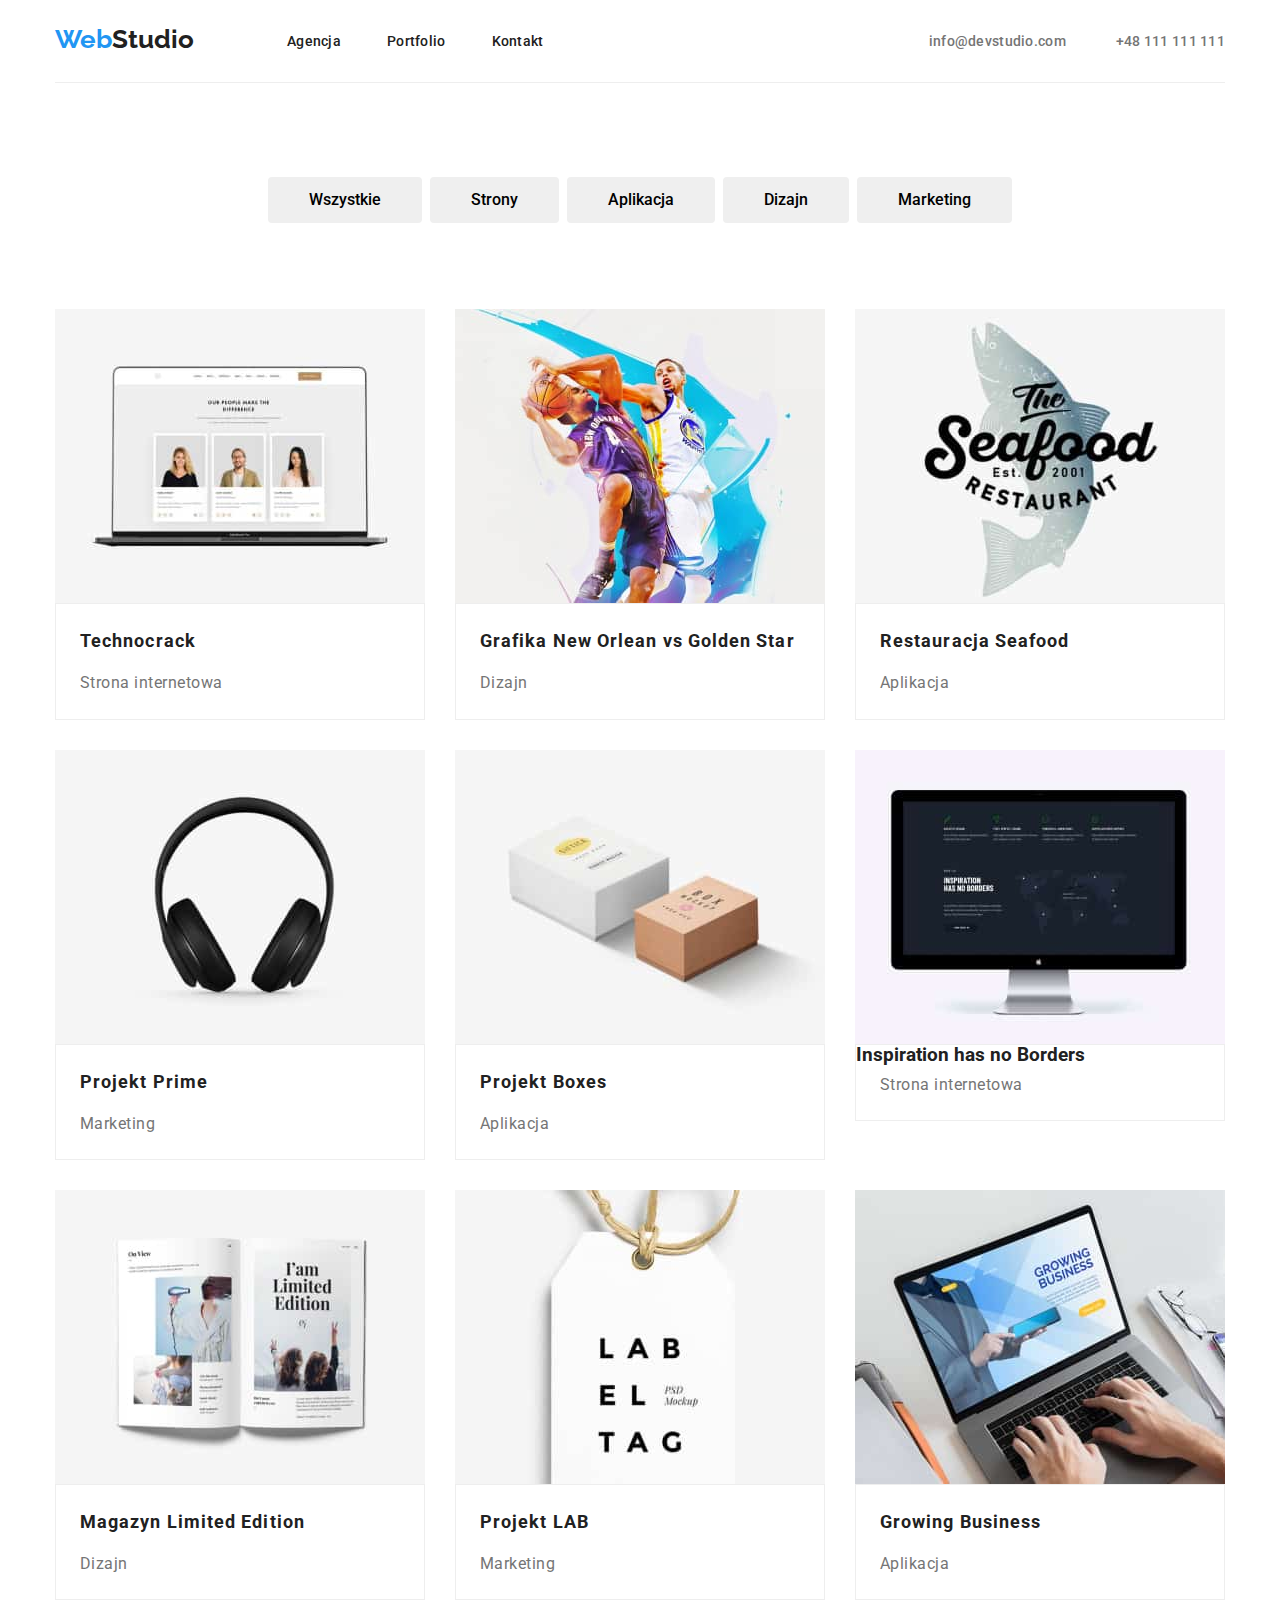
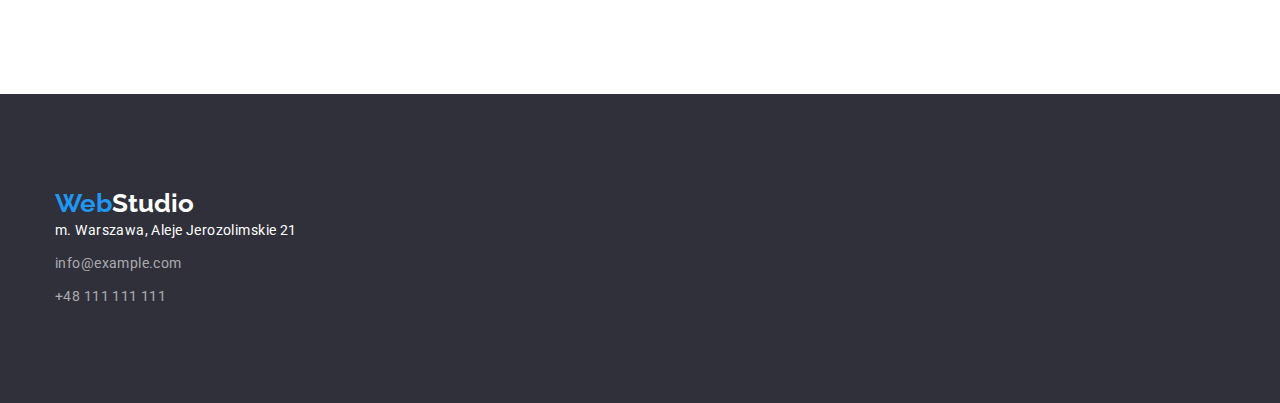
==== portfolio.html @ 7d6f6a39 "demo" ====
<!DOCTYPE html>
<html lang="en">
    <head>
        <meta charset="UTF-8" />
        <meta name="viewport" content="width=device-width, initial-scale=1.0" />
        <title>goit-markup-hw-02</title>
        <link
            rel="stylesheet"
            href="https://cdnjs.cloudflare.com/ajax/libs/modern-normalize/1.0.0/modern-normalize.min.css"
        />
        <link href="./css/styles.css" rel="stylesheet" />
        <link rel="preconnect" href="https://fonts.googleapis.com" />
        <link rel="preconnect" href="https://fonts.gstatic.com" crossorigin />
        <link
            href="https://fonts.googleapis.com/css2?family=Raleway:wght@700&family=Roboto:wght@400;500;700;900&display=swap"
            rel="stylesheet"
        />
    </head>
    <body>
        <header>
            <div class="header-style">
                <div class="container">
                    <section class="header-top">
                        <nav class="top-part">
                            <a class="logo-h" href="#"
                                ><span class="web-word">Web</span>Studio</a
                            >
                            <ul class="header-list">
                                <li>
                                    <a
                                        class="header-link"
                                        href="./index.html"
                                        target="_blank"
                                        >Agencja</a
                                    >
                                </li>
                                <li>
                                    <a
                                        class="header-link"
                                        href="./portfolio.html"
                                        target="_blank"
                                        >Portfolio</a
                                    >
                                </li>
                                <li>
                                    <a
                                        class="header-link"
                                        href="#"
                                        target="_blank"
                                        >Kontakt</a
                                    >
                                </li>
                            </ul>
                        </nav>

                        <ul class="header-list-link">
                            <li>
                                <a
                                    class="header-contact"
                                    href="mailto:info@devstudio.com"
                                    >info@devstudio.com</a
                                >
                            </li>
                            <li>
                                <a
                                    class="header-contact"
                                    href="tel:++48 111 111 111"
                                    >+48 111 111 111</a
                                >
                            </li>
                        </ul>
                    </section>
                </div>
            </div>
        </header>
        <main>
            <section class="section">
                <div class="container">
                    <div class="navigation">
                        <button type="button" class="button">Wszystkie</button>
                        <button type="button" class="button">Strony</button>
                        <button type="button" class="button">Aplikacja</button>
                        <button type="button" class="button">Dizajn</button>
                        <button type="button" class="button">Marketing</button>
                    </div>
                </div>
            </section>
            <section class="pictures">
                <div class="container">
                    <ul class="projects">
                        <li class="info-block-two">
                            <img
                                class="picture"
                                src="./images/technocrack.jpg"
                                alt="Menu strony w internecie."
                                width="370"
                                height="294"
                            />
                            <div class="borderline">
                                <h3 class="proj-title">Technocrack</h3>
                                <p class="proj-description">
                                    Strona internetowa
                                </p>
                            </div>
                        </li>
                        <li class="info-block-two">
                            <img
                                class="picture"
                                src="./images/grafika_new_orlean.jpg"
                                alt="Koszykarze walczą o piłkę"
                                width="370"
                                height="294"
                            />
                            <div class="borderline">
                                <h3 class="proj-title">
                                    Grafika New Orlean vs Golden Star
                                </h3>
                                <p class="proj-description">Dizajn</p>
                            </div>
                        </li>
                        <li class="info-block-two">
                            <img
                                class="picture"
                                src="./images/seafood.jpg"
                                alt="Logo restauracji"
                                width="370"
                                height="294"
                            />
                            <div class="borderline">
                                <h3 class="proj-title">Restauracja Seafood</h3>
                                <p class="proj-description">Aplikacja</p>
                            </div>
                        </li>
                        <li class="info-block-two">
                            <img
                                class="picture"
                                src="./images/prime.jpg"
                                alt="Czarne słuchawki z dużymi nausznikami"
                                width="370"
                                height="294"
                            />
                            <div class="borderline">
                                <h3 class="proj-title">Projekt Prime</h3>
                                <p class="proj-description">Marketing</p>
                            </div>
                        </li>
                        <li class="info-block-two">
                            <img
                                class="picture"
                                src="./images/boxes.jpg"
                                alt="Dwa pudełka - białe i brązowe"
                                width="370"
                                height="294"
                            />
                            <div class="borderline">
                                <h3 class="proj-title">Projekt Boxes</h3>

                                <p class="proj-description">Aplikacja</p>
                            </div>
                        </li>
                        <li class="info-block-two">
                            <img
                                class="picture"
                                src="./images/no_borders.jpg"
                                alt="Strona główna na ekranie monitora"
                                width="370"
                                height="294"
                            />
                            <div class="borderline">
                                <h3>Inspiration has no Borders</h3>
                                <p class="proj-description">
                                    Strona internetowa
                                </p>
                            </div>
                        </li>
                        <li class="info-block-two">
                            <img
                                class="picture"
                                src="./images/limited_edition.jpg"
                                alt="Otwarte czasopismo"
                                width="370"
                                height="294"
                            />
                            <div class="borderline">
                                <h3 class="proj-title">
                                    Magazyn Limited Edition
                                </h3>

                                <p class="proj-description">Dizajn</p>
                            </div>
                        </li>
                        <li class="info-block-two">
                            <img
                                class="picture"
                                src="./images/lab.jpg"
                                alt="Metka z liścikiem"
                                width="370"
                                height="294"
                            />
                            <div class="borderline">
                                <h3 class="proj-title">Projekt LAB</h3>

                                <p class="proj-description">Marketing</p>
                            </div>
                        </li>
                        <li class="info-block-two">
                            <img
                                class="picture"
                                src="./images/growing_business.jpg"
                                alt="Praca na laptopie"
                                width="370"
                                height="294"
                            />
                            <div class="borderline">
                                <h3 class="proj-title">Growing Business</h3>

                                <p class="proj-description">Aplikacja</p>
                            </div>
                        </li>
                    </ul>
                </div>
            </section>
        </main>
        <footer>
            <section class="footer section">
                <div class="container">
                    <div class="footer-format">
                        <a class="logo-f" href="#"
                            ><span class="web-word">Web</span
                            ><span class="studio-footer">Studio</span></a
                        >
                        <ul class="footer-list">
                            <li>
                                <p class="place">
                                    m. Warszawa, Aleje Jerozolimskie 21
                                </p>
                            </li>
                            <li>
                                <a
                                    class="footer-link"
                                    href="mailto:info@example.com"
                                    >info@example.com</a
                                >
                            </li>
                            <li>
                                <a
                                    class="footer-link"
                                    href="tel:++48 111 111 111"
                                    >+48 111 111 111</a
                                >
                            </li>
                        </ul>
                    </div>
                </div>
            </section>
        </footer>
    </body>
</html>
---- css/styles.css ----
*,
*::after,
*::before {
    margin: 0;
    padding: 0;
}

:root {
    --active-color: #2196f3;
    --bcg2-color: #f5f4fa;
    --bcg1-color: #2f303a;
    --default-color: #212121;
}

body {
    font-family: "Roboto", sans-serif;
    color: var(--default-color);
    width: 100%;
}

.section {
    padding: 94px 0px;
}

.container {
    margin: 0 auto;
    width: 100%;
    max-width: 1200px;
    padding: 0 15px;
}

/* Subtitle to klasa dla h2*/

.subtitle {
    font-size: 36px;
    line-height: 1.7;
    text-align: center;
    letter-spacing: 0.03em;
    padding-bottom: 50px;
    margin: 0px;
}

/* HEADER */

.header-top {
    display: flex;
    justify-content: space-between;
    border-bottom: 1px solid #eeeeee;
}

.top-part {
    display: flex;
}

.logo-h {
    font-family: "Raleway";
    font-weight: 700;
    font-size: 26px;
    line-height: 31px;
    text-decoration: none;
    text-align: center;

    color: var(--default-color);
    margin-top: 24px;
    margin-right: 93px;
    margin-bottom: 25px;
}
.logo-h:visited {
    color: var(--default-color);
}

.web-word {
    color: var(--active-color);
}

.header-list {
    list-style: none;
    display: flex;
    justify-content: space-around;
    flex-wrap: wrap;
    padding-left: 0px;
    margin-top: 32px;
    margin-bottom: 32px;
    gap: 46px;
}

.header-envelope {
    fill: #757575;
}

.header-envelope:hover {
    --color2: #2196f3;
}
.header-list-link {
    list-style: none;
    display: flex;
    justify-items: flex-end;
    flex-wrap: wrap;
    padding-left: 0px;
    margin-top: 32px;
    margin-bottom: 32px;
    gap: 50px;
}

.header-list:hover {
    cursor: pointer;
    color: var(--active-color);
}

.header-link {
    font-weight: 500;
    font-size: 14px;
    line-height: 1.14;
    letter-spacing: 0.02em;
    text-decoration: none;
    color: var(--default-color);
}

.header-link:hover {
    cursor: pointer;
    color: var(--active-color);
}

.header-link:focus {
    color: var(--active-color);
    outline: none;
}

.header-contact {
    font-weight: 500;
    font-size: 14px;
    line-height: 1.14;
    letter-spacing: 0.02em;
    text-decoration: none;
    color: #757575;
}
.header-contact:hover {
    cursor: pointer;
    color: var(--active-color);
}

.header-contact:focus {
    color: var(--active-color);
    outline: none;
}

/* MAIN */
/* Pierwsza sekcja */
.background-picture {
    width: 1600px;
    height: 600px;
    background-size: cover;
    background-image: url(/images/backgroundpicture.jpg);
}

.motto {
    background-color: var(--bcg1-color);
}
.motto-text {
    font-weight: 900;
    font-size: 44px;
    line-height: 1.33;
    letter-spacing: 0.06em;
    text-transform: uppercase;
    text-align: center;

    padding: 0px 252px 30px 252px;

    margin-left: auto;
    margin-right: auto;
    color: #ffffff;
}

.button-two {
    border: none;
    cursor: pointer;
    display: block;

    background-color: var(--active-color);
    font-family: inherit;
    font-style: normal;
    font-weight: 700;
    font-size: 16px;
    line-height: 1.86;
    border-radius: 4px;
    padding: 0px;

    margin: auto;

    padding: 10px 41px;

    align-items: center;
    text-align: center;
    letter-spacing: 0.06em;

    color: #ffffff;
}

/* Druga sekcja */

.lorem-descrp {
    list-style: none;
    display: flex;
    justify-content: center;
    gap: 30px;
    align-items: center;
}
.lorem-title {
    font-size: 14px;
    line-height: 1.42;
    letter-spacing: 0.03em;
    text-transform: uppercase;
}
.lorem-text {
    font-size: 14px;
    line-height: 1.71;
    letter-spacing: 0.03em;
    color: #757575;
    width: 270px;
}

/* Trzecia sekcja*/

.bau {
    list-style: none;
    display: flex;
    justify-content: center;
    gap: 30px;
    padding-left: 0px;
}

/* Czwarta sekcja*/

.nasz-zespol {
    background-color: #f5f4fa;
}
.zespol {
    list-style: none;
    display: flex;
    padding-left: 0px;
    justify-content: center;
    gap: 30px;
    border-bottom-left-radius: 4px;
    border-bottom-right-radius: 4px;
}
.info-block {
    background: #ffffff;
    box-shadow: 0px 1px 3px rgba(0, 0, 0, 0.12), 0px 1px 1px rgba(0, 0, 0, 0.14),
        0px 2px 1px rgba(0, 0, 0, 0.2);
    border-radius: 0px 0px 4px 4px;
}
.people-name {
    font-weight: 500;
    font-size: 16px;
    line-height: 1.19;
    padding-top: 30px;
    padding-bottom: 10px;

    text-align: center;
    letter-spacing: 0.03em;
}
.job-position {
    font-size: 16px;
    line-height: 19px;

    text-align: center;
    letter-spacing: 0.03em;
    padding-bottom: 30px;

    color: #757575;
}

/* FOOTER */

.footer {
    background-color: var(--bcg1-color);
}

.logo-f {
    font-family: "Raleway";
    font-weight: 700;
    font-size: 26px;
    line-height: 31px;
    text-decoration: none;

    color: var(--default-color);
}
.logo-f:visited {
    color: var(--default-color);
}
.footer-list {
    list-style: none;
    display: flex;
    flex-direction: column;
    padding-left: 0px;
    gap: 9px;
}
.place {
    font-size: 14px;
    line-height: 1.71;
    font-style: normal;

    letter-spacing: 0.03em;

    margin-bottom: auto;
    color: #ffffff;
}
.studio-footer {
    color: #ffffff;
}

.footer-link {
    font-size: 14px;
    line-height: 1.71;

    letter-spacing: 0.03em;

    color: rgba(255, 255, 255, 0.6);
    text-decoration: none;
}
.footer-link:hover {
    cursor: pointer;
    color: var(--active-color);
}

.footer-link:focus {
    color: var(--active-color);
    outline: none;
}

/* druga strona */
/* MAIN*/

/* przyciski */

.navigation {
    display: flex;
    flex-wrap: wrap;
    flex-direction: row;
    justify-content: center;
    height: 38px;
    gap: 8px;
}
.button {
    border: none;
    cursor: pointer;
    display: block;

    font-family: inherit;
    font-weight: 500;
    font-size: 16px;
    line-height: 1.62;
    border-radius: 4px;
    padding: 10px 41px;
}
.button:hover {
    background-color: var(--active-color);
    box-shadow: 0px 3px 1px rgba(0, 0, 0, 0.1), 0px 1px 2px rgba(0, 0, 0, 0.08),
        0px 2px 2px rgba(0, 0, 0, 0.12);

    color: #ffffff;
}
.button:focus {
    background-color: var(--active-color);
    color: #ffffff;
    outline: none;
}
.button:active {
    background-color: var(--active-color);
}

/* Obrazy */

.pictures {
    display: block;
}
.projects {
    list-style: none;
    display: flex;
    flex-wrap: wrap;
    flex-direction: row;
    justify-content: space-between;
    padding-left: 0px;
    margin: 0px;
    gap: 30px;
    padding-bottom: 94px;
}
.info-block-two {
    flex-basis: calc((100% - 60px) / 3);
    background: #ffffff;
    width: 370px;
}
.borderline {
    border: 1px solid #eeeeee;
}

.picture {
    display: block;
    margin-left: auto;
    margin-right: auto;
}
.proj-title {
    font-weight: 700;
    font-size: 18px;
    line-height: 1.89;
    letter-spacing: 0.06em;
    color: var(--default-color);
    width: 322px;
    height: 36px;

    margin: 20px 24px 4px 24px;
}
.proj-description {
    display: flex;
    justify-content: flex-start;
    font-size: 16px;
    line-height: 1.89;
    text-align: left;
    letter-spacing: 0.03em;
    padding: 4px 24px 20px 24px;
    color: #757575;
}
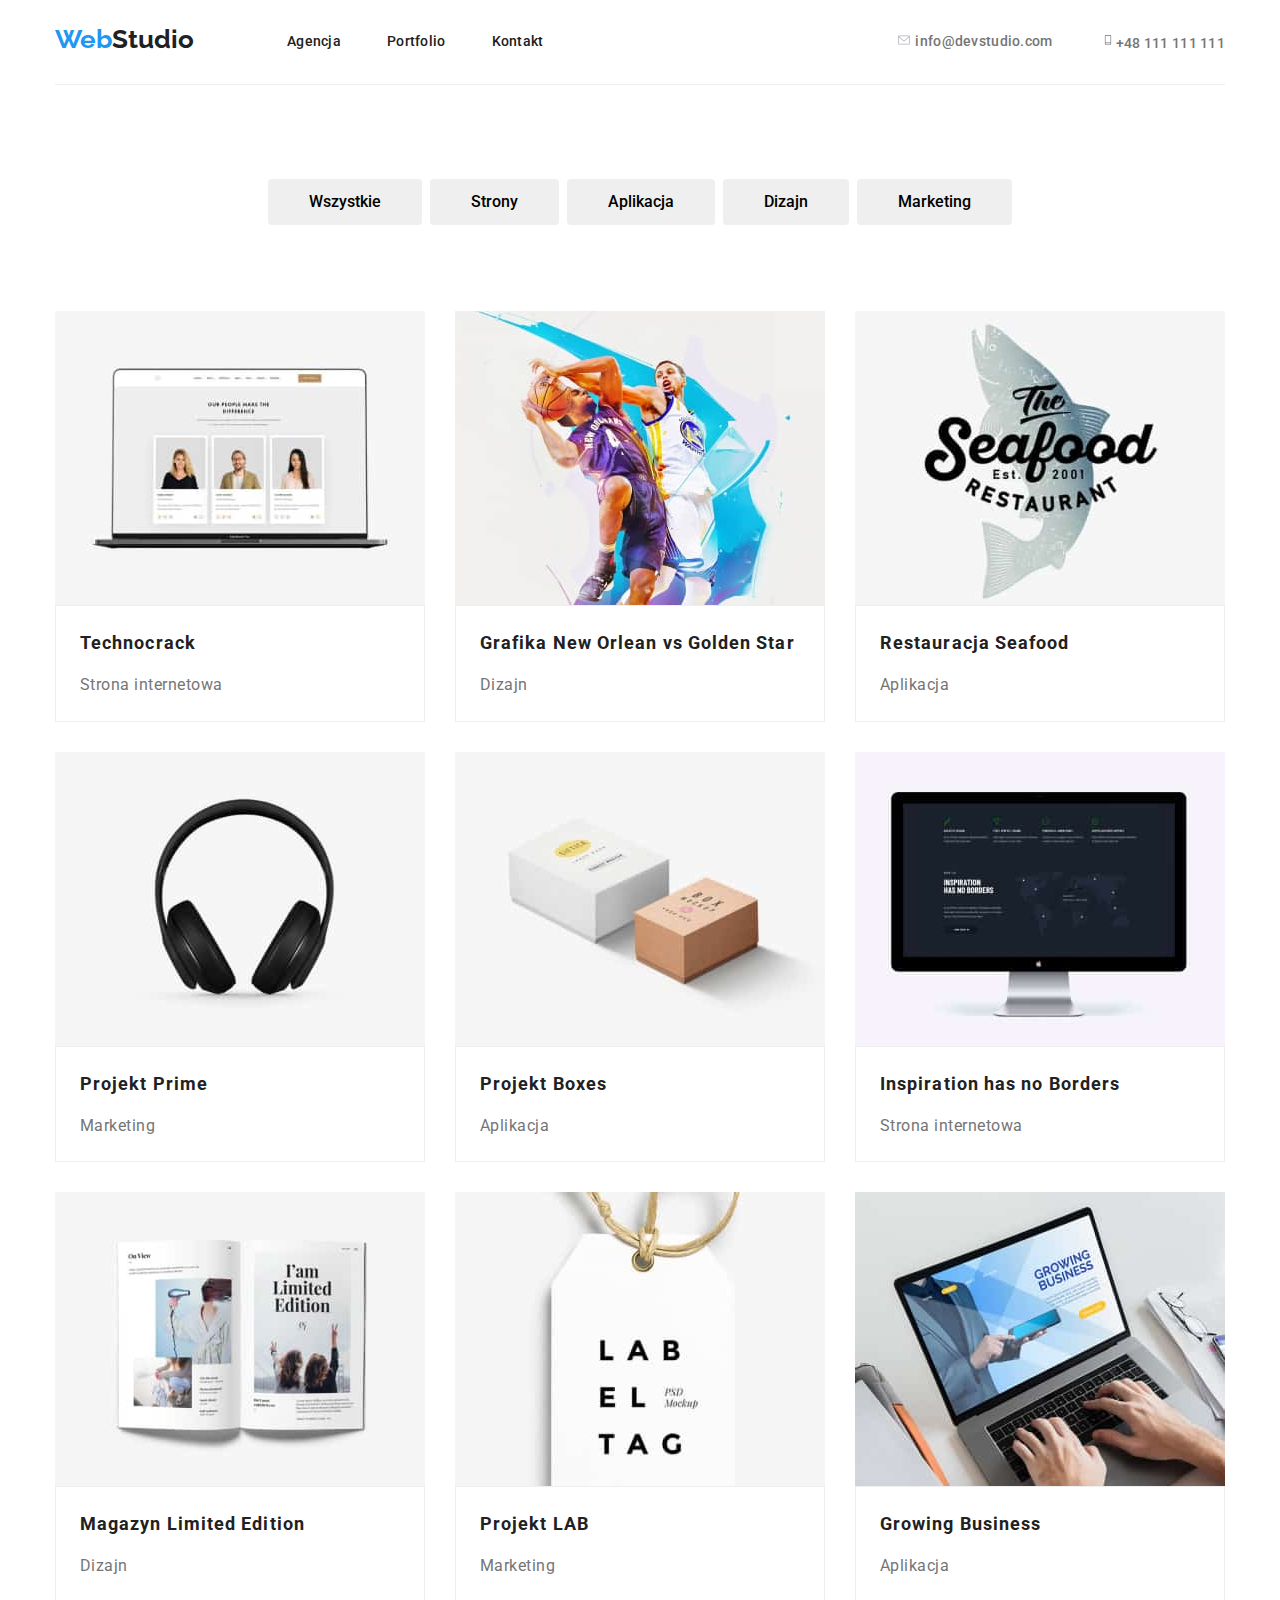
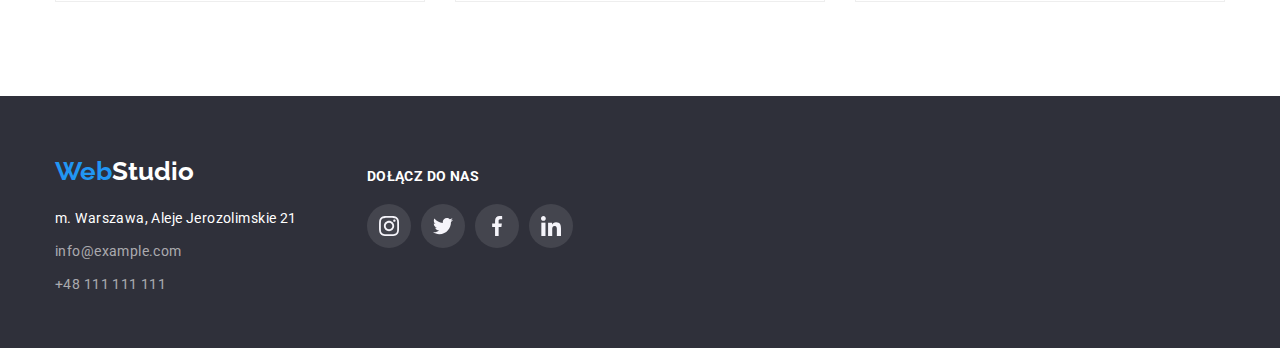
==== commit b9064308: "created" ====
--- a/portfolio.html
+++ b/portfolio.html
@@ -18,7 +18,7 @@
     </head>
     <body>
         <header>
-            <div class="header-style">
+            <section>
                 <div class="container">
                     <section class="header-top">
                         <nav class="top-part">
@@ -58,20 +58,40 @@
                                 <a
                                     class="header-contact"
                                     href="mailto:info@devstudio.com"
-                                    >info@devstudio.com</a
                                 >
+                                    <svg
+                                        class="header-envelope"
+                                        width="16"
+                                        height="12"
+                                    >
+                                        <use
+                                            href="./images/icons.svg#icon-envelope"
+                                        ></use>
+                                    </svg>
+                                    info@devstudio.com
+                                </a>
                             </li>
                             <li>
                                 <a
                                     class="header-contact"
-                                    href="tel:++48 111 111 111"
-                                    >+48 111 111 111</a
+                                    href="tel:+48 111 111 111"
+                                >
+                                    <svg
+                                        class="header-mobile"
+                                        width="10"
+                                        height="16px"
+                                    >
+                                        <use
+                                            href="./images/icons.svg#icon-mobile"
+                                        ></use>
+                                    </svg>
+                                    +48 111 111 111</a
                                 >
                             </li>
                         </ul>
                     </section>
                 </div>
-            </div>
+            </section>
         </header>
         <main>
             <section class="section">
@@ -167,7 +187,9 @@
                                 height="294"
                             />
                             <div class="borderline">
-                                <h3>Inspiration has no Borders</h3>
+                                <h3 class="proj-title">
+                                    Inspiration has no Borders
+                                </h3>
                                 <p class="proj-description">
                                     Strona internetowa
                                 </p>
@@ -222,34 +244,70 @@
             </section>
         </main>
         <footer>
-            <section class="footer section">
+            <section class="footer">
                 <div class="container">
-                    <div class="footer-format">
-                        <a class="logo-f" href="#"
-                            ><span class="web-word">Web</span
-                            ><span class="studio-footer">Studio</span></a
-                        >
-                        <ul class="footer-list">
-                            <li>
-                                <p class="place">
-                                    m. Warszawa, Aleje Jerozolimskie 21
-                                </p>
-                            </li>
-                            <li>
-                                <a
-                                    class="footer-link"
-                                    href="mailto:info@example.com"
-                                    >info@example.com</a
-                                >
-                            </li>
-                            <li>
-                                <a
-                                    class="footer-link"
-                                    href="tel:++48 111 111 111"
-                                    >+48 111 111 111</a
-                                >
-                            </li>
-                        </ul>
+                    <div class="footer-all">
+                        <div class="left-side">
+                            <a class="logo-f" href="#"
+                                ><span class="web-word">Web</span
+                                ><span class="studio-footer">Studio</span></a
+                            >
+
+                            <ul class="footer-list">
+                                <li>
+                                    <p class="place">
+                                        m. Warszawa, Aleje Jerozolimskie 21
+                                    </p>
+                                </li>
+                                <li>
+                                    <a
+                                        class="footer-link"
+                                        href="mailto:info@example.com"
+                                        >info@example.com</a
+                                    >
+                                </li>
+                                <li>
+                                    <a
+                                        class="footer-link"
+                                        href="tel:++48 111 111 111"
+                                        >+48 111 111 111</a
+                                    >
+                                </li>
+                            </ul>
+                        </div>
+                        <div class="box-join-us">
+                            <div class="join-us">DOŁĄCZ DO NAS</div>
+                            <div class="social-network-footer">
+                                <div class="logo-sn-footer">
+                                    <svg width="20" height="20">
+                                        <use
+                                            href="./images/icons.svg#icon-instagram-2"
+                                        ></use>
+                                    </svg>
+                                </div>
+                                <div class="logo-sn-footer">
+                                    <svg width="20" height="20">
+                                        <use
+                                            href="./images/icons.svg#icon-twitter-1"
+                                        ></use>
+                                    </svg>
+                                </div>
+                                <div class="logo-sn-footer">
+                                    <svg width="20" height="20">
+                                        <use
+                                            href="./images/icons.svg#icon-facebook-1"
+                                        ></use>
+                                    </svg>
+                                </div>
+                                <div class="logo-sn-footer">
+                                    <svg width="20" height="20">
+                                        <use
+                                            href="./images/icons.svg#icon-linkedin-1"
+                                        ></use>
+                                    </svg>
+                                </div>
+                            </div>
+                        </div>
                     </div>
                 </div>
             </section>
--- a/css/styles.css
+++ b/css/styles.css
@@ -91,6 +91,11 @@
 .header-envelope:hover {
     --color2: #2196f3;
 }
+
+.header-mobile:hover {
+    --color4: #2196f3;
+}
+
 .header-list-link {
     list-style: none;
     display: flex;
@@ -147,14 +152,16 @@
 /* MAIN */
 /* Pierwsza sekcja */
 .background-picture {
-    width: 1600px;
+    background-image: linear-gradient(
+            rgba(47, 48, 58, 0.4),
+            rgba(255, 255, 255, 0.1)
+        ),
+        url(/images/backgroundpicture.jpg);
     height: 600px;
-    background-size: cover;
-    background-image: url(/images/backgroundpicture.jpg);
 }
 
 .motto {
-    background-color: var(--bcg1-color);
+    background-color: transparent;
 }
 .motto-text {
     font-weight: 900;
@@ -197,6 +204,19 @@
 }
 
 /* Druga sekcja */
+.whole-lorem {
+    padding-top: 94px;
+}
+.icon-item {
+    display: flex;
+    align-items: center;
+    justify-content: center;
+    background-color: #f5f4fa;
+    width: 270px;
+    height: 120px;
+    margin-bottom: 30px;
+    border-radius: 4px;
+}
 
 .lorem-descrp {
     list-style: none;
@@ -205,7 +225,12 @@
     gap: 30px;
     align-items: center;
 }
+.lorem-object {
+    display: block;
+    margin: 0 auto;
+}
 .lorem-title {
+    display: block;
     font-size: 14px;
     line-height: 1.42;
     letter-spacing: 0.03em;
@@ -269,18 +294,73 @@
 
     color: #757575;
 }
+.social-network {
+    display: flex;
+    flex-direction: row;
+    justify-content: center;
+
+    gap: 10px;
+    padding-bottom: 30px;
+}
+.logo-sn {
+    display: flex;
+    justify-content: center;
+    align-items: center;
+    width: 44px;
+    height: 44px;
+    border-radius: 50%;
+}
+
+.logo-sn:hover {
+    cursor: pointer;
+    background-color: var(--active-color);
+    --color1: var(--bcg2-color);
+}
+
+/* CLIENT */
+.clients {
+    list-style: none;
+    display: flex;
+    flex-direction: row;
+    justify-content: center;
+    align-items: center;
+    gap: 30px;
+}
+.client-box {
+    width: 170px;
+    height: 92px;
+    border: 1px solid #afb1b8;
+    border-radius: 4px;
+}
+.client-box:hover {
+    cursor: pointer;
+    border: 1px solid #2196f3;
+    border-radius: 4px;
+    --color1: var(--active-color);
+    --color2: var(--active-color);
+}
 
 /* FOOTER */
 
 .footer {
     background-color: var(--bcg1-color);
 }
-
+.footer-all {
+    display: flex;
+    flex-direction: row;
+}
+.left-side {
+    display: flex;
+    flex-direction: column;
+}
 .logo-f {
+    display: block;
     font-family: "Raleway";
     font-weight: 700;
     font-size: 26px;
     line-height: 31px;
+    padding-top: 60px;
+    margin-bottom: 20px;
     text-decoration: none;
 
     color: var(--default-color);
@@ -327,7 +407,49 @@
     color: var(--active-color);
     outline: none;
 }
-
+.box-join-us {
+    display: flex;
+    flex-direction: column;
+    align-items: flex-start;
+}
+.join-us {
+    font-family: "Roboto";
+    font-style: normal;
+    font-weight: 700;
+    font-size: 14px;
+    padding-top: 72px;
+    line-height: 16px;
+    letter-spacing: 0.03em;
+
+    color: #ffffff;
+    padding-left: 70px;
+    padding-bottom: 20px;
+}
+.social-network-footer {
+    display: flex;
+    flex-direction: row;
+    justify-content: center;
+    align-items: center;
+
+    gap: 10px;
+    padding-bottom: 100px;
+    padding-left: 70px;
+}
+.logo-sn-footer {
+    display: flex;
+    justify-content: center;
+    align-items: center;
+    width: 44px;
+    height: 44px;
+    border-radius: 50%;
+    background: rgba(255, 255, 255, 0.1);
+    --color1: var(--bcg2-color);
+}
+.logo-sn-footer:hover {
+    cursor: pointer;
+    background-color: var(--active-color);
+    --color1: var(--bcg2-color);
+}
 /* druga strona */
 /* MAIN*/
 
@@ -390,6 +512,11 @@
     background: #ffffff;
     width: 370px;
 }
+.info-block-two:hover {
+    cursor: pointer;
+    box-shadow: 0px 1px 1px rgba(0, 0, 0, 0.12), 0px 4px 4px rgba(0, 0, 0, 0.06),
+        1px 4px 6px rgba(0, 0, 0, 0.16);
+}
 .borderline {
     border: 1px solid #eeeeee;
 }
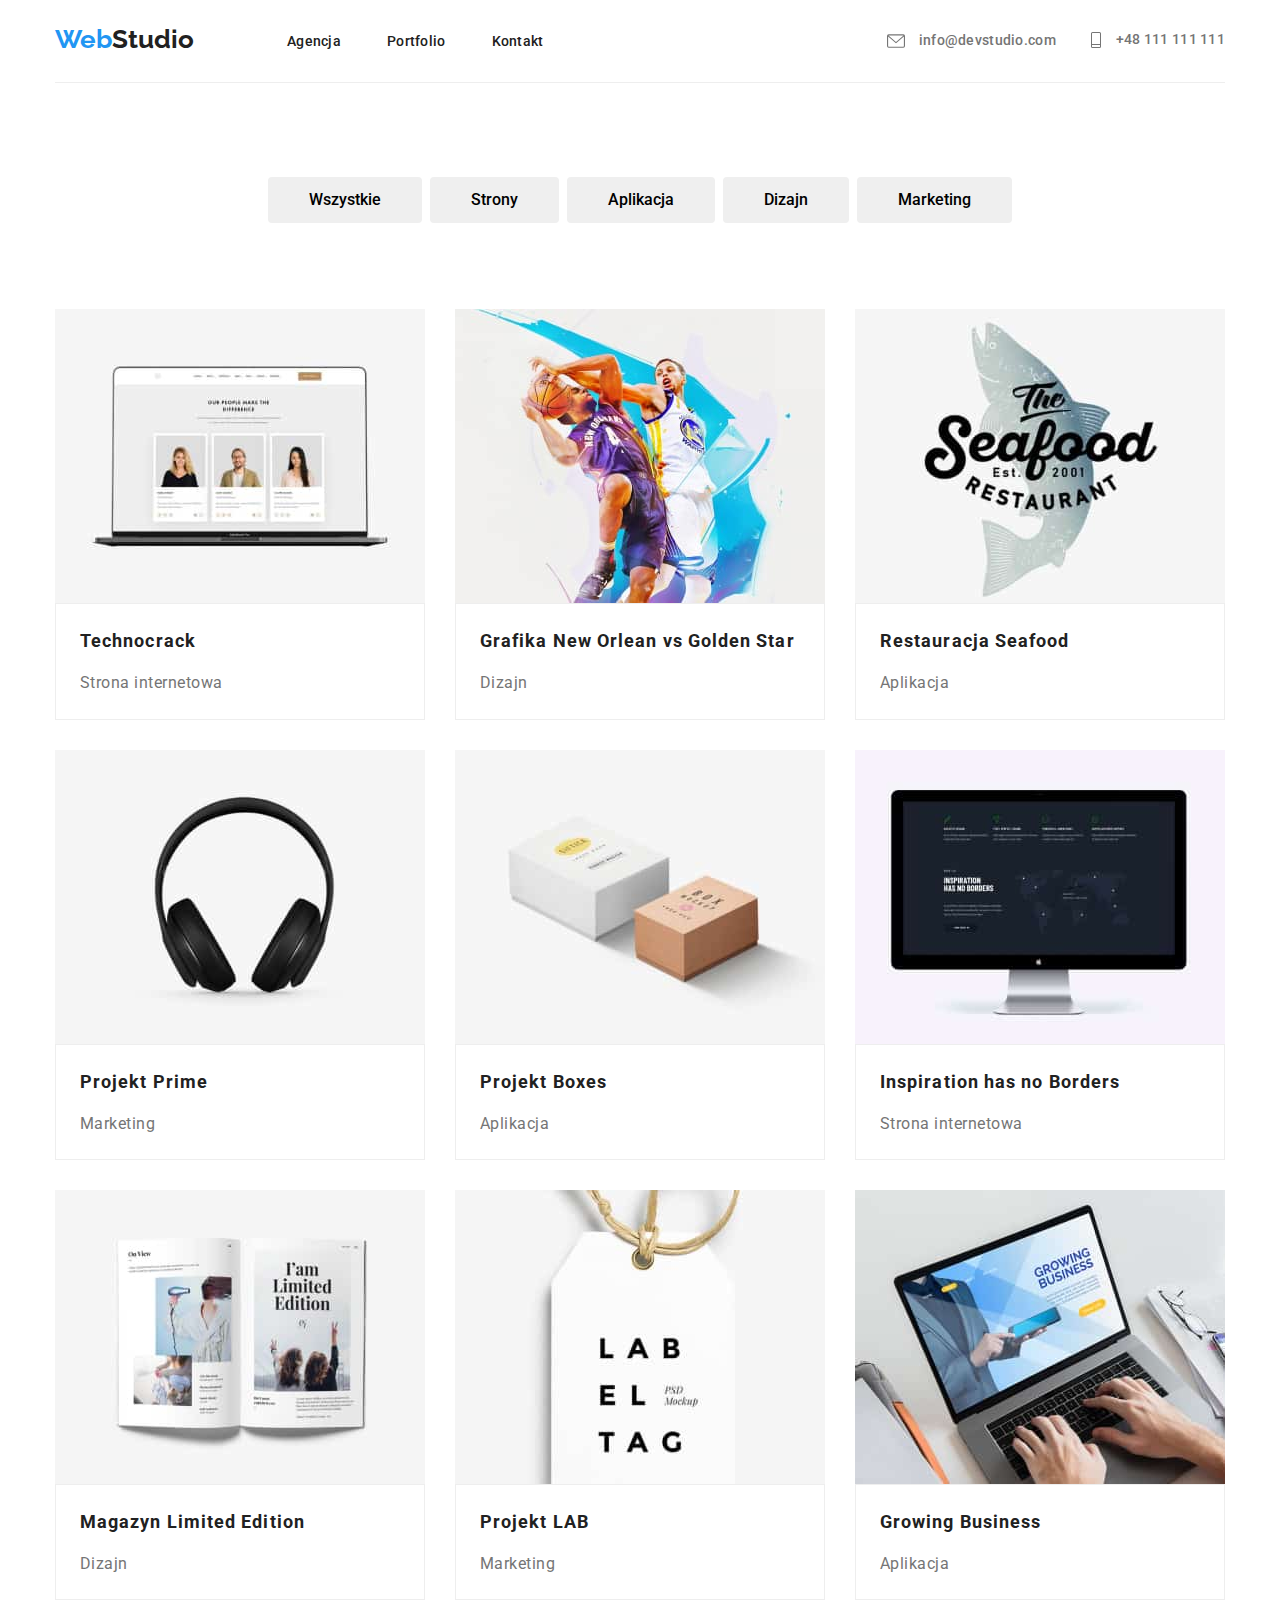
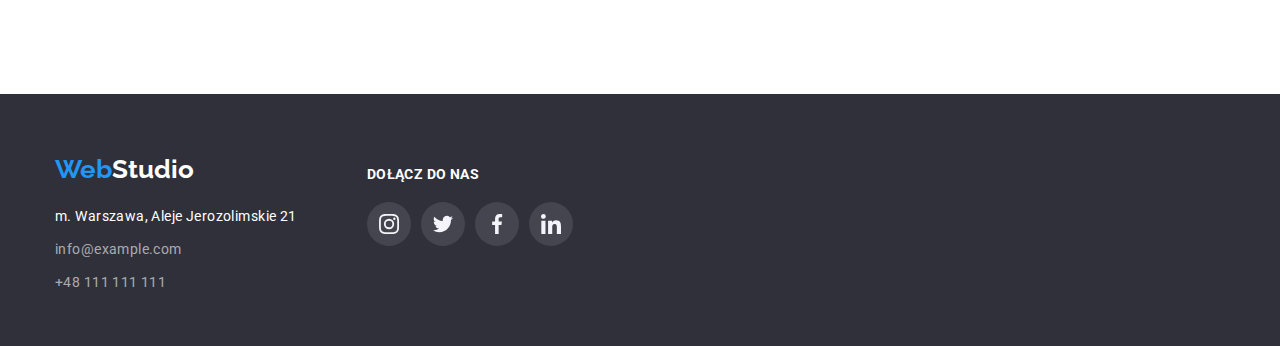
==== commit fa1add92: "updt" ====
--- a/portfolio.html
+++ b/portfolio.html
@@ -61,8 +61,8 @@
                                 >
                                     <svg
                                         class="header-envelope"
-                                        width="16"
-                                        height="12"
+                                        width="26"
+                                        height="18"
                                     >
                                         <use
                                             href="./images/icons.svg#icon-envelope"
@@ -78,7 +78,7 @@
                                 >
                                     <svg
                                         class="header-mobile"
-                                        width="10"
+                                        width="20"
                                         height="16px"
                                     >
                                         <use
--- a/css/styles.css
+++ b/css/styles.css
@@ -83,17 +83,28 @@
     margin-bottom: 32px;
     gap: 46px;
 }
-
-.header-envelope {
-    fill: #757575;
-}
-
-.header-envelope:hover {
-    --color2: #2196f3;
-}
-
-.header-mobile:hover {
-    --color4: #2196f3;
+.header-list:hover {
+    cursor: pointer;
+    color: var(--active-color);
+}
+
+.header-link {
+    font-weight: 500;
+    font-size: 14px;
+    line-height: 1.14;
+    letter-spacing: 0.02em;
+    text-decoration: none;
+    color: var(--default-color);
+}
+
+.header-link:hover {
+    cursor: pointer;
+    color: var(--active-color);
+}
+
+.header-link:focus {
+    color: var(--active-color);
+    outline: none;
 }
 
 .header-list-link {
@@ -104,34 +115,21 @@
     padding-left: 0px;
     margin-top: 32px;
     margin-bottom: 32px;
-    gap: 50px;
-}
-
-.header-list:hover {
-    cursor: pointer;
-    color: var(--active-color);
-}
-
-.header-link {
-    font-weight: 500;
-    font-size: 14px;
-    line-height: 1.14;
-    letter-spacing: 0.02em;
-    text-decoration: none;
-    color: var(--default-color);
-}
-
-.header-link:hover {
-    cursor: pointer;
-    color: var(--active-color);
-}
-
-.header-link:focus {
-    color: var(--active-color);
-    outline: none;
+    gap: 30px;
+}
+
+.header-envelope {
+    margin-right: 10px;
+}
+
+.header-mobile {
+    margin-right: 10px;
 }
 
 .header-contact {
+    display: flex;
+    flex-direction: row;
+    align-items: center;
     font-weight: 500;
     font-size: 14px;
     line-height: 1.14;
@@ -139,9 +137,12 @@
     text-decoration: none;
     color: #757575;
 }
+
 .header-contact:hover {
     cursor: pointer;
     color: var(--active-color);
+    --color4: var(--active-color);
+    --color2: var(--active-color);
 }
 
 .header-contact:focus {
@@ -156,12 +157,14 @@
             rgba(47, 48, 58, 0.4),
             rgba(255, 255, 255, 0.1)
         ),
-        url(/images/backgroundpicture.jpg);
-    height: 600px;
+        url(./../images/backgroundpicture.jpg);
+    background-repeat: round;
 }
 
 .motto {
     background-color: transparent;
+    padding-top: 200px;
+    padding-bottom: 200px;
 }
 .motto-text {
     font-weight: 900;
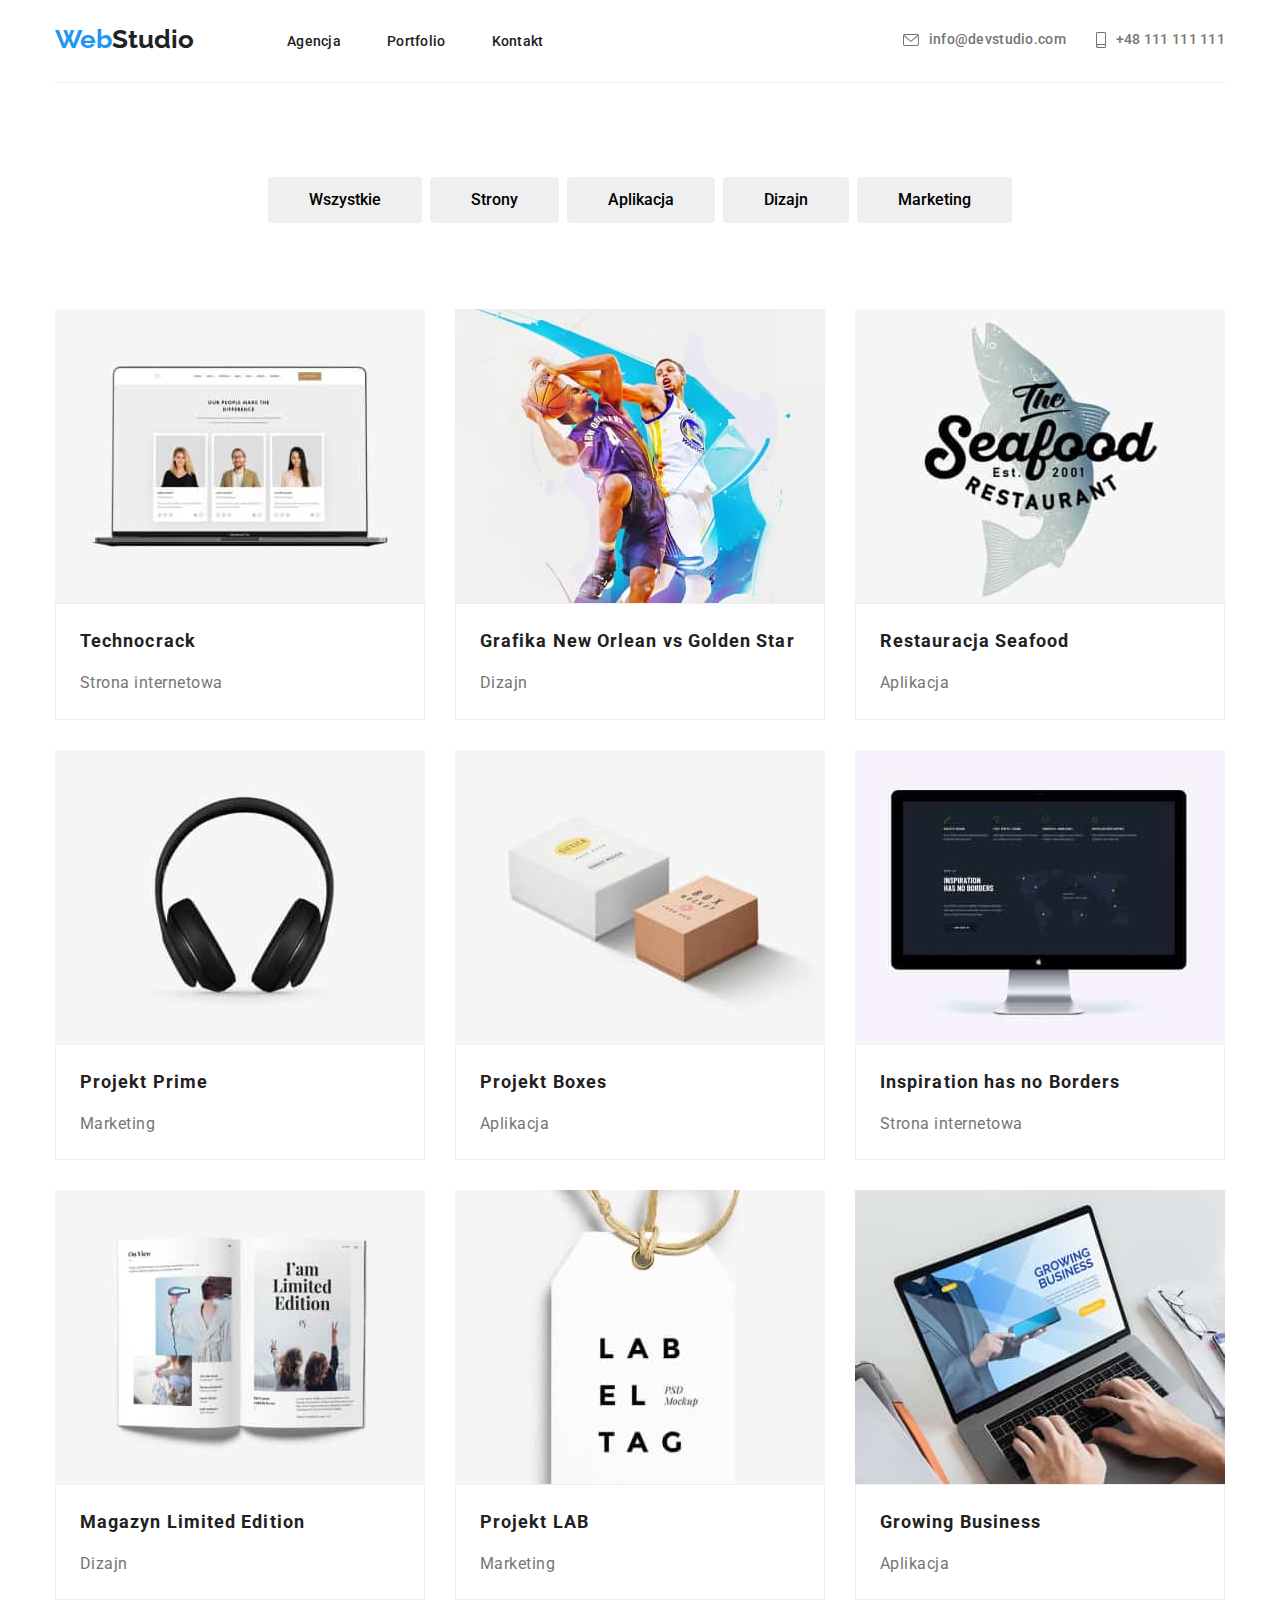
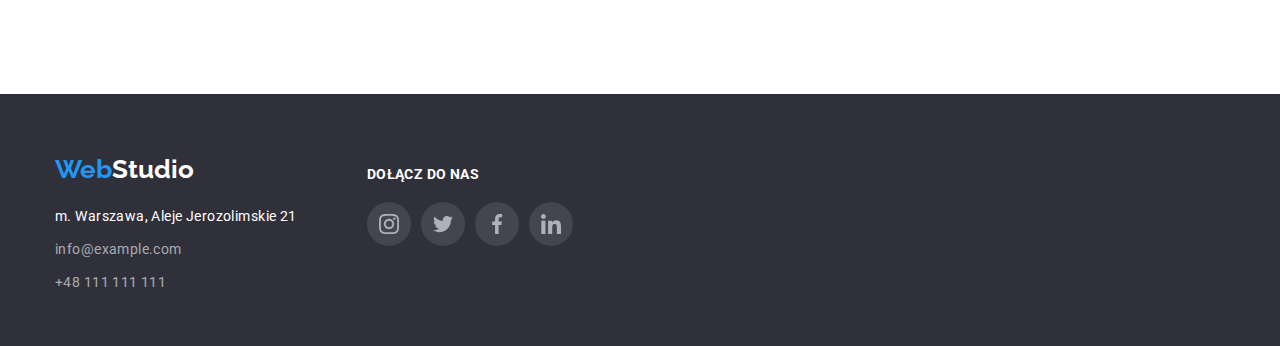
==== commit 71259507: "svg" ====
--- a/portfolio.html
+++ b/portfolio.html
@@ -61,8 +61,8 @@
                                 >
                                     <svg
                                         class="header-envelope"
-                                        width="26"
-                                        height="18"
+                                        width="16"
+                                        height="12"
                                     >
                                         <use
                                             href="./images/icons.svg#icon-envelope"
@@ -78,11 +78,11 @@
                                 >
                                     <svg
                                         class="header-mobile"
-                                        width="20"
+                                        width="10"
                                         height="16px"
                                     >
                                         <use
-                                            href="./images/icons.svg#icon-mobile"
+                                            href="./images/icons.svg#icon-smartphone"
                                         ></use>
                                     </svg>
                                     +48 111 111 111</a
--- a/css/styles.css
+++ b/css/styles.css
@@ -118,10 +118,6 @@
     gap: 30px;
 }
 
-.header-envelope {
-    margin-right: 10px;
-}
-
 .header-mobile {
     margin-right: 10px;
 }
@@ -141,13 +137,17 @@
 .header-contact:hover {
     cursor: pointer;
     color: var(--active-color);
-    --color4: var(--active-color);
+    --color1: var(--active-color);
     --color2: var(--active-color);
 }
 
 .header-contact:focus {
     color: var(--active-color);
     outline: none;
+}
+
+.header-envelope {
+    margin-right: 10px;
 }
 
 /* MAIN */
@@ -317,10 +317,11 @@
 .logo-sn:hover {
     cursor: pointer;
     background-color: var(--active-color);
-    --color1: var(--bcg2-color);
+    --color3: var(--bcg2-color);
 }
 
 /* CLIENT */
+
 .clients {
     list-style: none;
     display: flex;
@@ -339,7 +340,7 @@
     cursor: pointer;
     border: 1px solid #2196f3;
     border-radius: 4px;
-    --color1: var(--active-color);
+    --color3: var(--active-color);
     --color2: var(--active-color);
 }
 
@@ -451,7 +452,7 @@
 .logo-sn-footer:hover {
     cursor: pointer;
     background-color: var(--active-color);
-    --color1: var(--bcg2-color);
+    --color3: var(--bcg2-color);
 }
 /* druga strona */
 /* MAIN*/
